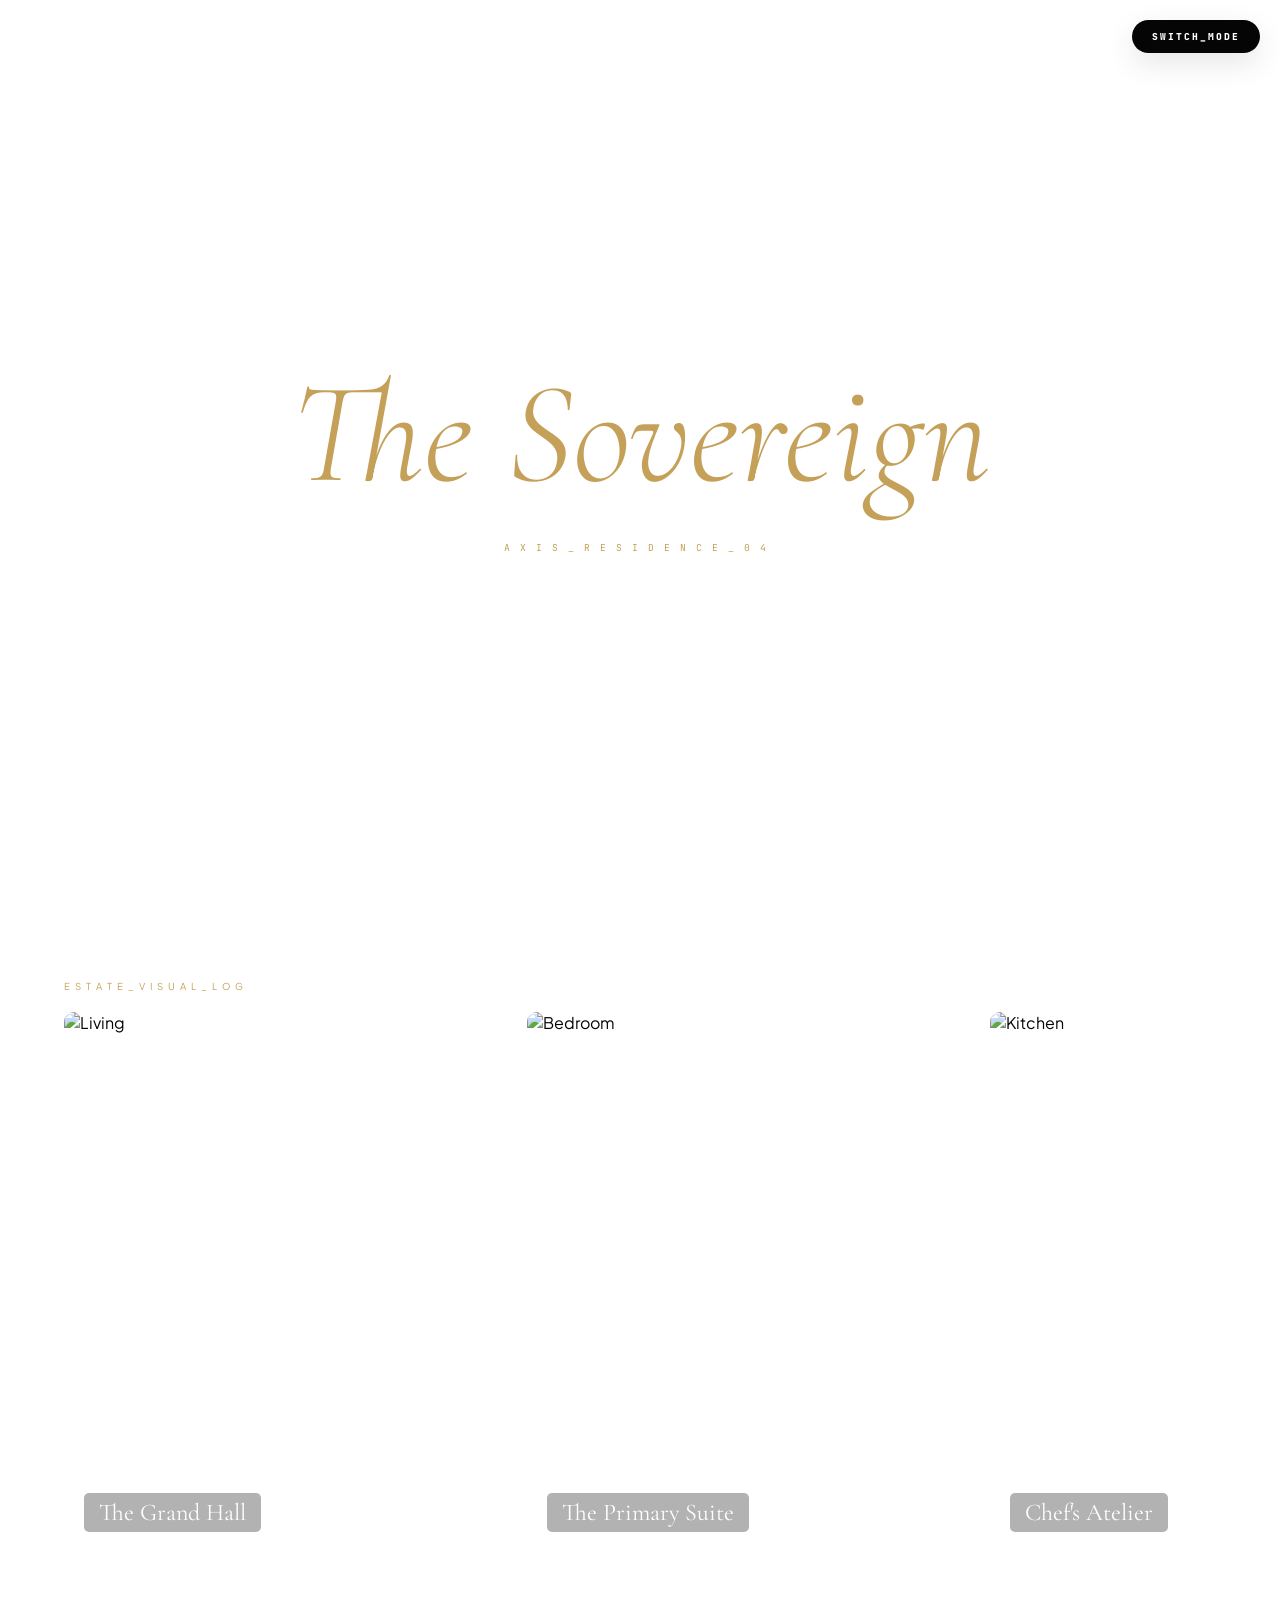
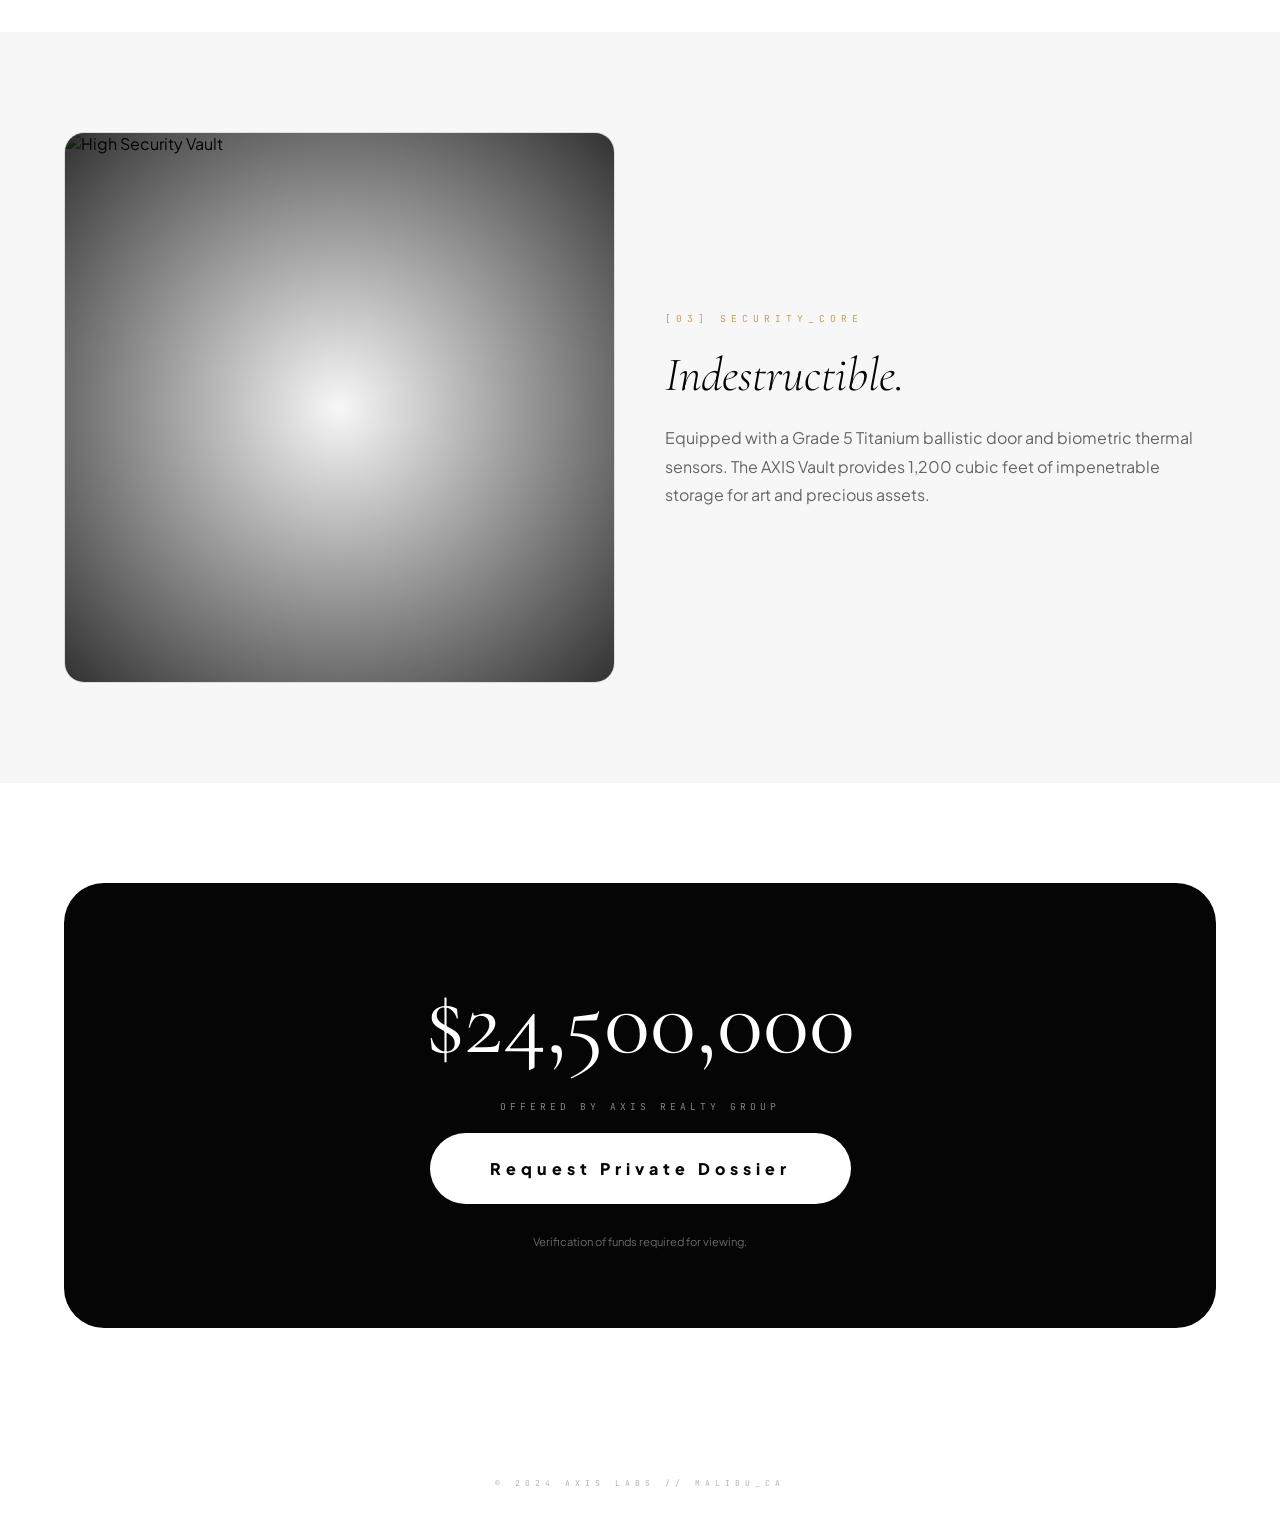
==== Architecture.html @ d918b48f "Add files via upload" ====
<!DOCTYPE html>
<html lang="en">
<head>
    <meta charset="UTF-8">
    <meta name="viewport" content="width=device-width, initial-scale=1.0, maximum-scale=1.0, user-scalable=no">
    <title>AXIS | The Sovereign Estate</title>
    
    <link href="https://fonts.googleapis.com/css2?family=Cormorant+Garamond:ital,wght@0,300;0,600;1,300&family=JetBrains+Mono:wght@100;400&family=Plus+Jakarta+Sans:wght@200;400;800&display=swap" rel="stylesheet">

    <style>
        /* 1. UNIVERSAL DESIGN TOKENS */
        :root {
            --gold: #c5a059;
            --bg: #ffffff;
            --text: #050505;
            --border: rgba(0, 0, 0, 0.1);
            --transition: 1s cubic-bezier(0.16, 1, 0.3, 1);
        }

        /* 2. NIGHT MODE OVERRIDE (THE RELIABLE WAY) */
        /* This works because #mode-toggle is at the very top of <body> */
        #mode-toggle:checked ~ .main-wrapper {
            --bg: #000000;
            --text: #ffffff;
            --border: rgba(255, 255, 255, 0.1);
            --gold: #007aff; /* Electric Blue for Night */
        }

        * { margin: 0; padding: 0; box-sizing: border-box; }
        body { background: var(--bg); color: var(--text); font-family: 'Plus Jakarta Sans', sans-serif; overflow-x: hidden; transition: background 1s ease; }

        input#mode-toggle { display: none; }

        /* 3. THE TOGGLE UI */
        .mode-switcher {
            position: fixed; top: 20px; right: 20px; z-index: 9999;
            background: var(--text); color: var(--bg);
            padding: 10px 20px; border-radius: 100px;
            font-size: 0.6rem; font-family: 'JetBrains Mono';
            letter-spacing: 2px; cursor: pointer; font-weight: 800;
            box-shadow: 0 10px 30px rgba(0,0,0,0.1);
            transition: var(--transition);
        }

        /* 4. HERO SECTION (DAY/NIGHT FADE) */
        .hero {
            height: 100svh; position: relative;
            display: flex; align-items: center; justify-content: center;
            overflow: hidden; text-align: center;
        }

        .hero-img {
            position: absolute; top: 0; left: 0; width: 100%; height: 100%;
            background-size: cover; background-position: center;
            transition: 1.5s ease-in-out; z-index: -1;
        }

        /* Day Image */
        .img-day { background-image: url('https://images.pexels.com/photos/210617/pexels-photo-210617.jpeg?auto=compress&cs=tinysrgb&w=1920'); opacity: 1; }
        /* Night Image */
        .img-night { background-image: url('https://images.pexels.com/photos/53610/pexels-photo-53610.jpeg?auto=compress&cs=tinysrgb&w=1920'); opacity: 0; }

        /* Switch Logic */
        #mode-toggle:checked ~ .main-wrapper .img-day { opacity: 0; }
        #mode-toggle:checked ~ .main-wrapper .img-night { opacity: 1; }

        .hero-content h1 {
            font-family: 'Cormorant Garamond', serif;
            font-size: clamp(3.5rem, 12vw, 9rem);
            font-weight: 300; line-height: 0
             .9; font-style: italic;
              color:#c5a059;
          
        }

        /* 5. PHOTO GALLERY (SNAP SCROLL) */
        .gallery-label { padding: 80px 5% 20px; font-size: 0.6rem; letter-spacing: 5px; color: var(--gold); }
        
        .lookbook {
            display: flex; overflow-x: auto; scroll-snap-type: x mandatory;
            gap: 15px; padding: 0 5% 80px; scrollbar-width: none;
        }
        .lookbook::-webkit-scrollbar { display: none; }

        .look-item {
            flex: 0 0 85vw; height: 60vh; scroll-snap-align: center;
            border-radius: 10px; overflow: hidden; position: relative;
        }
        @media (min-width: 1024px) { .look-item { flex: 0 0 35vw; } }

        .look-item img { width: 100%; height: 100%; object-fit: cover; }
        .look-item span { position: absolute; bottom: 20px; left: 20px; font-family: 'Cormorant Garamond'; font-size: 1.5rem; color: #fff; background: rgba(0,0,0,0.3); padding: 5px 15px; border-radius: 5px; backdrop-filter: blur(5px); }

        /* 6. REAL VAULT SECTION */
        .vault-section {
            padding: 100px 5%; display: grid; grid-template-columns: 1fr 1fr;
            gap: 50px; align-items: center; background: rgba(0,0,0,0.03);
        }
        #mode-toggle:checked ~ .main-wrapper .vault-section { background: #080808; }

        .vault-img-container {
            border-radius: 20px; overflow: hidden; border: 1px solid var(--border);
            aspect-ratio: 1; position: relative;
        }
        .vault-img-container img { width: 100%; height: 100%; object-fit: cover; }

        .vault-overlay {
            position: absolute; top: 0; left: 0; width: 100%; height: 100%;
            background: radial-gradient(circle, transparent, rgba(0,0,0,0.8));
            pointer-events: none;
        }

        /* 7. PURCHASE SYSTEM */
        .buy-card {
            margin: 100px 5%; padding: 80px 40px; border-radius: 40px;
            background: var(--text); color: var(--bg); text-align: center;
        }
        .price { font-family: 'Cormorant Garamond'; font-size: clamp(3rem, 8vw, 6rem); margin-bottom: 20px; }
        
        .buy-btn {
            display: inline-block; padding: 25px 60px; background: var(--bg); color: var(--text);
            text-decoration: none; border-radius: 100px; font-weight: 800; letter-spacing: 5px;
            margin-top: 20px; transition: 0.3s;
        }
        .buy-btn:hover { transform: scale(1.05); }

        /* MOBILE FIXES */
        @media (max-width: 768px) {
            .vault-section { grid-template-columns: 1fr; text-align: center; }
            .hero-content h1 { font-size: 4rem; }
        }
    </style>
</head>
<body>

    <!-- THE GLOBAL SWITCH (At the very top) -->
    <input type="checkbox" id="mode-toggle">

    <!-- ALL CONTENT INSIDE THIS WRAPPER -->
    <div class="main-wrapper">
        
        <!-- Toggle Button -->
        <label for="mode-toggle" class="mode-switcher">SWITCH_MODE</label>

        <!-- HERO -->
        <section class="hero">
            <div class="hero-img img-day"></div>
            <div class="hero-img img-night"></div>
            <div class="hero-content">
                <h1 style="">The Sovereign</h1>
                <p style="font-family: 'JetBrains Mono'; font-size: 0.6rem; letter-spacing: 10px; margin-top: 20px; color: var(--gold);">AXIS_RESIDENCE_04</p>
            </div>
        </section>

        <!-- LOOKBOOK GALLERY -->
        <div class="gallery-label">ESTATE_VISUAL_LOG</div>
        <div class="lookbook">
            <div class="look-item">
                <img src="https://images.pexels.com/photos/1571460/pexels-photo-1571460.jpeg?auto=compress&cs=tinysrgb&w=1200" alt="Living">
                <span>The Grand Hall</span>
            </div>
            <div class="look-item">
                <img src="https://images.pexels.com/photos/6480707/pexels-photo-6480707.jpeg?auto=compress&cs=tinysrgb&w=1200" alt="Bedroom">
                <span>The Primary Suite</span>
            </div>
            <div class="look-item">
                <img src="https://images.pexels.com/photos/2724749/pexels-photo-2724749.jpeg?auto=compress&cs=tinysrgb&w=1200" alt="Kitchen">
                <span>Chef's Atelier</span>
            </div>
            <div class="look-item">
                <img src="https://images.pexels.com/photos/189296/pexels-photo-189296.jpeg?auto=compress&cs=tinysrgb&w=1200" alt="Pool">
                <span>Horizon Pool</span>
            </div>
        </div>

        <!-- THE REAL VAULT SECTION -->
        <section class="vault-section">
            <div class="vault-img-container">
                <!-- This is the high-security vault door photo -->
                <img src="https://images.pexels.com/photos/279810/pexels-photo-279810.jpeg?auto=compress&cs=tinysrgb&w=1200" alt="High Security Vault">
                <div class="vault-overlay"></div>
            </div>
            <div>
                <label style="font-family: 'JetBrains Mono'; color: var(--gold); font-size: 0.6rem; letter-spacing: 5px;">[03] SECURITY_CORE</label>
                <h2 style="font-family: 'Cormorant Garamond'; font-size: 3rem; margin: 20px 0; font-weight: 300; font-style: italic;">Indestructible.</h2>
                <p style="opacity: 0.6; line-height: 1.8;">Equipped with a Grade 5 Titanium ballistic door and biometric thermal sensors. The AXIS Vault provides 1,200 cubic feet of impenetrable storage for art and precious assets.</p>
            </div>
        </section>

        <!-- BUY SYSTEM -->
        <section class="buy-card">
            <div class="price">$24,500,000</div>
            <p style="font-family: 'JetBrains Mono'; font-size: 0.6rem; letter-spacing: 4px; opacity: 0.5;">OFFERED BY AXIS REALTY GROUP</p>
            <a href="#" class="buy-btn">Request Private Dossier</a>
            <p style="margin-top: 30px; font-size: 0.7rem; opacity: 0.4;">Verification of funds required for viewing.</p>
        </section>

        <footer style="padding: 50px; text-align: center; font-family: 'JetBrains Mono'; font-size: 0.5rem; opacity: 0.3; letter-spacing: 5px;">
            © 2024 AXIS LABS // MALIBU_CA
        </footer>
    </div>

</body>
</html>
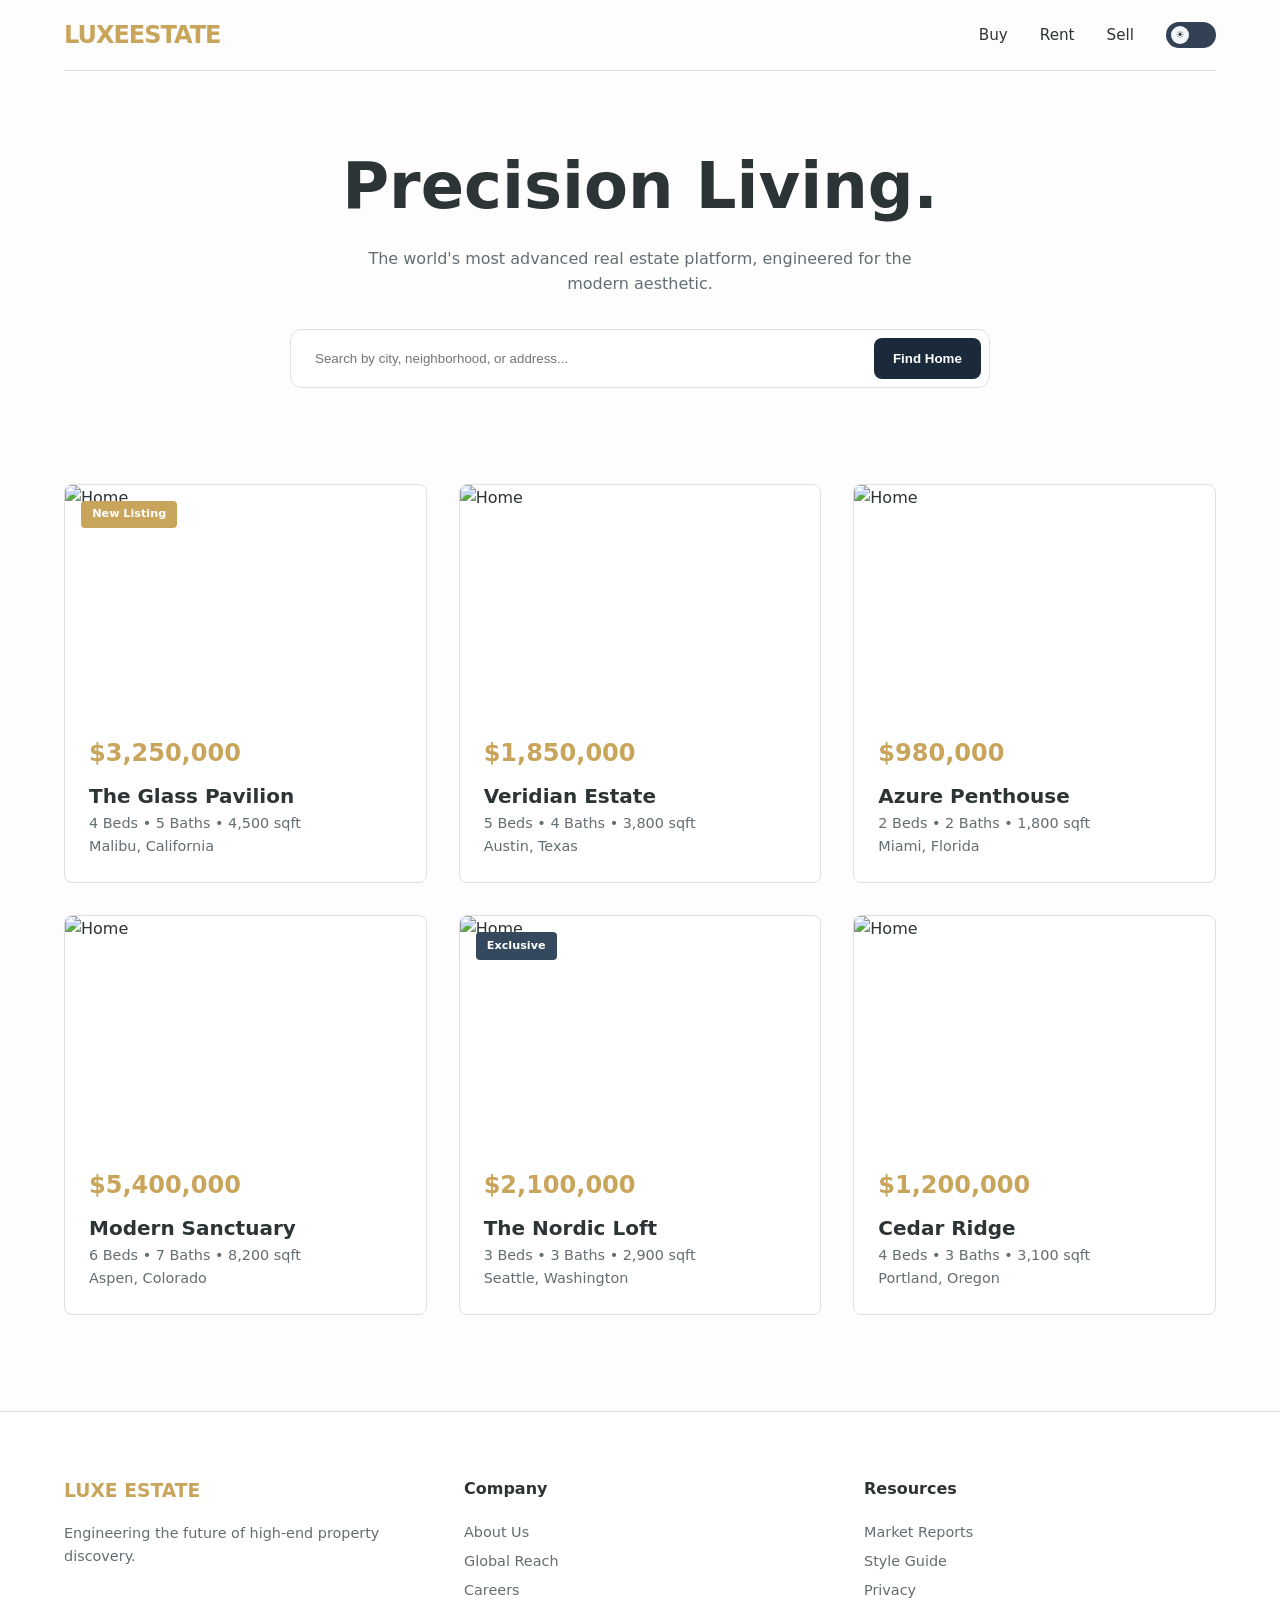
==== commit dc48ff8f: "Add files via upload" ====
--- a/Architecture.html
+++ b/Architecture.html
@@ -2,203 +2,415 @@
 <html lang="en">
 <head>
     <meta charset="UTF-8">
-    <meta name="viewport" content="width=device-width, initial-scale=1.0, maximum-scale=1.0, user-scalable=no">
-    <title>AXIS | The Sovereign Estate</title>
-    
-    <link href="https://fonts.googleapis.com/css2?family=Cormorant+Garamond:ital,wght@0,300;0,600;1,300&family=JetBrains+Mono:wght@100;400&family=Plus+Jakarta+Sans:wght@200;400;800&display=swap" rel="stylesheet">
-
+    <meta name="viewport" content="width=device-width, initial-scale=1.0">
+    <title>LuxeEstate | Engineering Excellence</title>
     <style>
-        /* 1. UNIVERSAL DESIGN TOKENS */
-        :root {
-            --gold: #c5a059;
-            --bg: #ffffff;
-            --text: #050505;
-            --border: rgba(0, 0, 0, 0.1);
-            --transition: 1s cubic-bezier(0.16, 1, 0.3, 1);
+        @layer base, layout, components, interactive;
+
+        @layer base {
+            :root {
+                --primary: #1a2a3a;
+                --accent: #c9a55c;
+                --bg: #fdfdfd;
+                --text: #2d3436;
+                --text-light: #636e72;
+                --card-bg: #ffffff;
+                --border: #e0e0e0;
+                --shadow: 0 10px 30px -10px rgba(0,0,0,0.1);
+                --font-main: 'Segoe UI', system-ui, sans-serif;
+                transition: background 0.3s ease, color 0.3s ease;
+            }
+
+            body:has(#dark-mode-input:checked) {
+                --bg: #0f172a;
+                --text: #f1f5f9;
+                --text-light: #94a3b8;
+                --card-bg: #1e293b;
+                --border: #334155;
+                --shadow: 0 20px 25px -5px rgba(0, 0, 0, 0.3);
+                --primary: #e2e8f0;
+            }
+
+            * { box-sizing: border-box; margin: 0; padding: 0; }
+            body { 
+                font-family: var(--font-main); 
+                background: var(--bg); 
+                color: var(--text); 
+                line-height: 1.6;
+                overflow-x: hidden;
+            }
         }
 
-        /* 2. NIGHT MODE OVERRIDE (THE RELIABLE WAY) */
-        /* This works because #mode-toggle is at the very top of <body> */
-        #mode-toggle:checked ~ .main-wrapper {
-            --bg: #000000;
-            --text: #ffffff;
-            --border: rgba(255, 255, 255, 0.1);
-            --gold: #007aff; /* Electric Blue for Night */
+        @layer layout {
+            .container { width: min(1200px, 90vw); margin-inline: auto; }
+            
+            header {
+                display: flex;
+                justify-content: space-between;
+                align-items: center;
+                padding-block: 1rem;
+                border-bottom: 1px solid var(--border);
+                position: sticky;
+                top: 0;
+                background: var(--bg);
+                z-index: 1000;
+            }
+
+            .grid-system {
+                display: grid;
+                grid-template-columns: repeat(auto-fill, minmax(min(100%, 320px), 1fr));
+                gap: 2rem;
+                padding-block: 2rem;
+            }
         }
 
-        * { margin: 0; padding: 0; box-sizing: border-box; }
-        body { background: var(--bg); color: var(--text); font-family: 'Plus Jakarta Sans', sans-serif; overflow-x: hidden; transition: background 1s ease; }
-
-        input#mode-toggle { display: none; }
-
-        /* 3. THE TOGGLE UI */
-        .mode-switcher {
-            position: fixed; top: 20px; right: 20px; z-index: 9999;
-            background: var(--text); color: var(--bg);
-            padding: 10px 20px; border-radius: 100px;
-            font-size: 0.6rem; font-family: 'JetBrains Mono';
-            letter-spacing: 2px; cursor: pointer; font-weight: 800;
-            box-shadow: 0 10px 30px rgba(0,0,0,0.1);
-            transition: var(--transition);
+        @layer components {
+            .property-card {
+                background: var(--card-bg);
+                border: 1px solid var(--border);
+                border-radius: 8px;
+                overflow: hidden;
+                transition: transform 0.3s ease;
+                display: flex;
+                flex-direction: column;
+            }
+
+            .property-card:hover { transform: translateY(-8px); }
+
+            .gallery-wrapper {
+                position: relative;
+                aspect-ratio: 16 / 10;
+                overflow-x: auto;
+                display: flex;
+                scroll-snap-type: x mandatory;
+                scrollbar-width: none;
+            }
+            .gallery-wrapper::-webkit-scrollbar { display: none; }
+
+            .gallery-wrapper img {
+                scroll-snap-align: start;
+                width: 100%;
+                height: 100%;
+                object-fit: cover;
+                flex-shrink: 0;
+            }
+
+            .gallery-nav {
+                position: absolute;
+                bottom: 1rem;
+                left: 50%;
+                transform: translateX(-50%);
+                display: flex;
+                gap: 0.5rem;
+                pointer-events: none;
+            }
+            .dot { width: 6px; height: 6px; background: rgba(255,255,255,0.5); border-radius: 50%; }
+
+            .card-content {
+                padding: 1.5rem;
+            }
+
+            .price { font-size: 1.5rem; font-weight: 800; color: var(--accent); }
+            .title { font-size: 1.25rem; margin-top: 0.5rem; }
+            .meta { color: var(--text-light); font-size: 0.9rem; }
+            
+            .badge {
+                position: absolute;
+                top: 1rem; left: 1rem;
+                background: var(--accent);
+                color: white;
+                padding: 0.3rem 0.7rem;
+                font-size: 0.7rem;
+                font-weight: bold;
+                border-radius: 4px;
+                z-index: 10;
+            }
         }
 
-        /* 4. HERO SECTION (DAY/NIGHT FADE) */
-        .hero {
-            height: 100svh; position: relative;
-            display: flex; align-items: center; justify-content: center;
-            overflow: hidden; text-align: center;
-        }
-
-        .hero-img {
-            position: absolute; top: 0; left: 0; width: 100%; height: 100%;
-            background-size: cover; background-position: center;
-            transition: 1.5s ease-in-out; z-index: -1;
-        }
-
-        /* Day Image */
-        .img-day { background-image: url('https://images.pexels.com/photos/210617/pexels-photo-210617.jpeg?auto=compress&cs=tinysrgb&w=1920'); opacity: 1; }
-        /* Night Image */
-        .img-night { background-image: url('https://images.pexels.com/photos/53610/pexels-photo-53610.jpeg?auto=compress&cs=tinysrgb&w=1920'); opacity: 0; }
-
-        /* Switch Logic */
-        #mode-toggle:checked ~ .main-wrapper .img-day { opacity: 0; }
-        #mode-toggle:checked ~ .main-wrapper .img-night { opacity: 1; }
-
-        .hero-content h1 {
-            font-family: 'Cormorant Garamond', serif;
-            font-size: clamp(3.5rem, 12vw, 9rem);
-            font-weight: 300; line-height: 0
-             .9; font-style: italic;
-              color:#c5a059;
-          
-        }
-
-        /* 5. PHOTO GALLERY (SNAP SCROLL) */
-        .gallery-label { padding: 80px 5% 20px; font-size: 0.6rem; letter-spacing: 5px; color: var(--gold); }
-        
-        .lookbook {
-            display: flex; overflow-x: auto; scroll-snap-type: x mandatory;
-            gap: 15px; padding: 0 5% 80px; scrollbar-width: none;
-        }
-        .lookbook::-webkit-scrollbar { display: none; }
-
-        .look-item {
-            flex: 0 0 85vw; height: 60vh; scroll-snap-align: center;
-            border-radius: 10px; overflow: hidden; position: relative;
-        }
-        @media (min-width: 1024px) { .look-item { flex: 0 0 35vw; } }
-
-        .look-item img { width: 100%; height: 100%; object-fit: cover; }
-        .look-item span { position: absolute; bottom: 20px; left: 20px; font-family: 'Cormorant Garamond'; font-size: 1.5rem; color: #fff; background: rgba(0,0,0,0.3); padding: 5px 15px; border-radius: 5px; backdrop-filter: blur(5px); }
-
-        /* 6. REAL VAULT SECTION */
-        .vault-section {
-            padding: 100px 5%; display: grid; grid-template-columns: 1fr 1fr;
-            gap: 50px; align-items: center; background: rgba(0,0,0,0.03);
-        }
-        #mode-toggle:checked ~ .main-wrapper .vault-section { background: #080808; }
-
-        .vault-img-container {
-            border-radius: 20px; overflow: hidden; border: 1px solid var(--border);
-            aspect-ratio: 1; position: relative;
-        }
-        .vault-img-container img { width: 100%; height: 100%; object-fit: cover; }
-
-        .vault-overlay {
-            position: absolute; top: 0; left: 0; width: 100%; height: 100%;
-            background: radial-gradient(circle, transparent, rgba(0,0,0,0.8));
-            pointer-events: none;
-        }
-
-        /* 7. PURCHASE SYSTEM */
-        .buy-card {
-            margin: 100px 5%; padding: 80px 40px; border-radius: 40px;
-            background: var(--text); color: var(--bg); text-align: center;
-        }
-        .price { font-family: 'Cormorant Garamond'; font-size: clamp(3rem, 8vw, 6rem); margin-bottom: 20px; }
-        
-        .buy-btn {
-            display: inline-block; padding: 25px 60px; background: var(--bg); color: var(--text);
-            text-decoration: none; border-radius: 100px; font-weight: 800; letter-spacing: 5px;
-            margin-top: 20px; transition: 0.3s;
-        }
-        .buy-btn:hover { transform: scale(1.05); }
-
-        /* MOBILE FIXES */
-        @media (max-width: 768px) {
-            .vault-section { grid-template-columns: 1fr; text-align: center; }
-            .hero-content h1 { font-size: 4rem; }
+        @layer interactive {
+            #dark-mode-input, #menu-toggle { display: none; }
+            
+            .theme-toggle-label {
+                width: 50px;
+                height: 26px;
+                background: #334155;
+                display: flex;
+                align-items: center;
+                border-radius: 50px;
+                cursor: pointer;
+                position: relative;
+                padding: 5px;
+                flex-shrink: 0;
+            }
+            .toggle-ball {
+                width: 18px;
+                height: 18px;
+                background: #f1f5f9;
+                border-radius: 50%;
+                transition: transform 0.3s ease;
+                display: flex;
+                align-items: center;
+                justify-content: center;
+            }
+            
+            #dark-mode-input:checked + .theme-toggle-label .toggle-ball {
+                transform: translateX(22px);
+            }
+
+            .toggle-ball::before { content: "☀️"; font-size: 10px; }
+            #dark-mode-input:checked + .theme-toggle-label .toggle-ball::before { content: "🌙"; }
+
+            .nav-links { 
+                display: flex; 
+                gap: 2rem; 
+                list-style: none; 
+                align-items: center; 
+            }
+
+            .nav-links a { 
+                text-decoration: none; 
+                color: inherit; 
+                font-weight: 500; 
+                font-size: 0.95rem; 
+            }
+
+            /* --- HAMBURGER FIX STARTS HERE --- */
+            .menu-icon { 
+                display: none; 
+                font-size: 1.8rem; 
+                cursor: pointer; 
+                z-index: 1001;
+                user-select: none;
+            }
+
+            /* This sets the icon to Hamburger by default */
+            .menu-icon::before {
+                content: "☰";
+            }
+
+            @media (max-width: 768px) {
+                .menu-icon { display: block; }
+
+                /* This changes the icon to X when the checkbox is checked */
+                #menu-toggle:checked ~ .menu-icon::before {
+                    content: "✕";
+                }
+
+                .nav-links {
+                    position: fixed; 
+                    top: 0; 
+                    right: -100%; /* Hidden off-screen */
+                    bottom: 0;
+                    width: 280px; 
+                    background: var(--card-bg);
+                    flex-direction: column; 
+                    justify-content: center;
+                    padding: 2rem;
+                    transition: 0.4s ease;
+                    box-shadow: -10px 0 30px rgba(0,0,0,0.1);
+                    z-index: 1000;
+                }
+
+                #menu-toggle:checked ~ .nav-links { 
+                    right: 0; /* Slides in */
+                }
+            }
+            /* --- HAMBURGER FIX ENDS HERE --- */
+
+            .search-bar {
+                display: flex;
+                background: var(--card-bg);
+                padding: 0.5rem;
+                border: 1px solid var(--border);
+                border-radius: 12px;
+                max-width: 700px;
+                margin: 2rem auto;
+            }
+
+            .search-bar input {
+                flex: 1; border: none; background: transparent;
+                padding-left: 1rem; color: var(--text); outline: none;
+                min-width: 0;
+            }
+
+            .search-bar button {
+                background: var(--primary); color: white;
+                border: none; padding: 0.8rem 1.2rem;
+                border-radius: 8px; cursor: pointer; font-weight: 600;
+                white-space: nowrap;
+            }
+
+            @media (max-width: 480px) {
+                .search-bar { flex-direction: column; background: transparent; border: none; gap: 10px; }
+                .search-bar input { background: var(--card-bg); border: 1px solid var(--border); border-radius: 8px; padding: 1rem; }
+                .search-bar button { width: 100%; padding: 1rem; }
+            }
         }
     </style>
 </head>
 <body>
 
-    <!-- THE GLOBAL SWITCH (At the very top) -->
-    <input type="checkbox" id="mode-toggle">
-
-    <!-- ALL CONTENT INSIDE THIS WRAPPER -->
-    <div class="main-wrapper">
-        
-        <!-- Toggle Button -->
-        <label for="mode-toggle" class="mode-switcher">SWITCH_MODE</label>
-
-        <!-- HERO -->
-        <section class="hero">
-            <div class="hero-img img-day"></div>
-            <div class="hero-img img-night"></div>
-            <div class="hero-content">
-                <h1 style="">The Sovereign</h1>
-                <p style="font-family: 'JetBrains Mono'; font-size: 0.6rem; letter-spacing: 10px; margin-top: 20px; color: var(--gold);">AXIS_RESIDENCE_04</p>
+    <input type="checkbox" id="dark-mode-input">
+
+    <div class="container">
+        <header>
+            <div class="logo">
+                <h2 style="letter-spacing: -1px; color: var(--accent);">LUXE<strong>ESTATE</strong></h2>
             </div>
+            
+            <nav style="display: flex; align-items: center; gap: 2rem;">
+                <!-- Checkbox -->
+                <input type="checkbox" id="menu-toggle">
+                <!-- Icon Label (Content controlled by CSS) -->
+                <label for="menu-toggle" class="menu-icon"></label>
+                
+                <ul class="nav-links">
+                    <li><a href="#Buy">Buy</a></li>
+                    <li><a href="#Rent">Rent</a></li>
+                    <li><a href="#Sell">Sell</a></li>
+                    <li>
+                        <label for="dark-mode-input" class="theme-toggle-label" title="Toggle Light/Dark Mode">
+                            <div class="toggle-ball"></div>
+                        </label>
+                    </li>
+                </ul>
+            </nav>
+        </header>
+
+        <section style="text-align: center; padding-block: 5rem 2rem;">
+            <h1 style="font-size: clamp(2.5rem, 6vw, 4rem); line-height: 1.1; margin-bottom: 1.5rem;">Precision Living.</h1>
+            <p style="color: var(--text-light); max-width: 600px; margin-inline: auto;">The world's most advanced real estate platform, engineered for the modern aesthetic.</p>
+            
+            <form class="search-bar">
+                <input type="text" placeholder="Search by city, neighborhood, or address...">
+                <button type="button">Find Home</button>
+            </form>
         </section>
 
-        <!-- LOOKBOOK GALLERY -->
-        <div class="gallery-label">ESTATE_VISUAL_LOG</div>
-        <div class="lookbook">
-            <div class="look-item">
-                <img src="https://images.pexels.com/photos/1571460/pexels-photo-1571460.jpeg?auto=compress&cs=tinysrgb&w=1200" alt="Living">
-                <span>The Grand Hall</span>
+        <main class="grid-system">
+            
+            <!-- Property 1 -->
+            <article class="property-card">
+                <div class="gallery-wrapper">
+                    <span class="badge">New Listing</span>
+                    <img src="https://images.unsplash.com/photo-1600585154340-be6161a56a0c?auto=format&fit=crop&w=800" alt="Home">
+                    <img src="Kitchen.jpeg" alt="Kitchen">
+                    <img src="https://images.unsplash.com/photo-1600566752355-35792bedcfea?auto=format&fit=crop&w=800" alt="Bath">
+                    <div class="gallery-nav"><div class="dot"></div><div class="dot"></div><div class="dot"></div></div>
+                </div>
+                <div class="card-content">
+                    <div class="price">$3,250,000</div>
+                    <h3 class="title">The Glass Pavilion</h3>
+                    <p class="meta">4 Beds • 5 Baths • 4,500 sqft</p>
+                    <p class="meta">Malibu, California</p>
+                </div>
+            </article>
+
+            <!-- Property 2 -->
+            <article class="property-card">
+                <div class="gallery-wrapper">
+                    <img src="https://images.unsplash.com/photo-1600596542815-ffad4c1539a9?auto=format&fit=crop&w=800" alt="Home">
+                    <img src="https://images.unsplash.com/photo-1600210492486-724fe5c67fb0?auto=format&fit=crop&w=800" alt="Room">
+                    <img src="https://images.unsplash.com/photo-1600573472591-ee6b68d14c68?auto=format&fit=crop&w=800" alt="Pool">
+                    <div class="gallery-nav"><div class="dot"></div><div class="dot"></div><div class="dot"></div></div>
+                </div>
+                <div class="card-content">
+                    <div class="price">$1,850,000</div>
+                    <h3 class="title">Veridian Estate</h3>
+                    <p class="meta">5 Beds • 4 Baths • 3,800 sqft</p>
+                    <p class="meta">Austin, Texas</p>
+                </div>
+            </article>
+
+            <!-- Property 3 -->
+            <article class="property-card">
+                <div class="gallery-wrapper">
+                    <img src="https://images.unsplash.com/photo-1600047509807-ba8f99d2cdde?auto=format&fit=crop&w=800" alt="Home">
+                    <img src="Panthouse.webp" alt="View">
+                    <div class="gallery-nav"><div class="dot"></div><div class="dot"></div></div>
+                </div>
+                <div class="card-content">
+                    <div class="price">$980,000</div>
+                    <h3 class="title">Azure Penthouse</h3>
+                    <p class="meta">2 Beds • 2 Baths • 1,800 sqft</p>
+                    <p class="meta">Miami, Florida</p>
+                </div>
+            </article>
+
+            <!-- Property 4 -->
+            <article class="property-card">
+                <div class="gallery-wrapper">
+                    <img src="https://images.unsplash.com/photo-1512917774080-9991f1c4c750?auto=format&fit=crop&w=800" alt="Home">
+                    <img src="Sanctuary.jpeg" alt="View">
+                    <div class="gallery-nav"><div class="dot"></div><div class="dot"></div></div>
+                </div>
+                <div class="card-content">
+                    <div class="price">$5,400,000</div>
+                    <h3 class="title">Modern Sanctuary</h3>
+                    <p class="meta">6 Beds • 7 Baths • 8,200 sqft</p>
+                    <p class="meta">Aspen, Colorado</p>
+                </div>
+            </article>
+
+            <!-- Property 5 -->
+            <article class="property-card">
+                <div class="gallery-wrapper">
+                    <span class="badge" style="background:#34495e">Exclusive</span>
+                    <img src="https://images.unsplash.com/photo-1605276374104-dee2a0ed3cd6?auto=format&fit=crop&w=800" alt="Home">
+                    <img src="Yard.jpeg" alt="Yard">
+                    <div class="gallery-nav"><div class="dot"></div><div class="dot"></div></div>
+                </div>
+                <div class="card-content">
+                    <div class="price">$2,100,000</div>
+                    <h3 class="title">The Nordic Loft</h3>
+                    <p class="meta">3 Beds • 3 Baths • 2,900 sqft</p>
+                    <p class="meta">Seattle, Washington</p>
+                </div>
+            </article>
+
+            <!-- Property 6 -->
+            <article class="property-card">
+                <div class="gallery-wrapper">
+                    <img src="https://images.unsplash.com/photo-1564013799919-ab600027ffc6?auto=format&fit=crop&w=800" alt="Home">
+                    <img src="Suburban.jpeg" alt="Interior">
+                    <div class="gallery-nav"><div class="dot"></div><div class="dot"></div></div>
+                </div>
+                <div class="card-content">
+                    <div class="price">$1,200,000</div>
+                    <h3 class="title">Cedar Ridge</h3>
+                    <p class="meta">4 Beds • 3 Baths • 3,100 sqft</p>
+                    <p class="meta">Portland, Oregon</p>
+                </div>
+            </article>
+
+        </main>
+    </div>
+
+    <footer style="background: var(--card-bg); border-top: 1px solid var(--border); padding-block: 4rem; margin-top: 4rem;">
+        <div class="container" style="display: grid; grid-template-columns: repeat(auto-fit, minmax(200px, 1fr)); gap: 3rem;">
+            <div>
+                <h3 style="color: var(--accent); margin-bottom: 1rem;">LUXE ESTATE</h3>
+                <p style="font-size: 0.9rem; color: var(--text-light);">Engineering the future of high-end property discovery.</p>
             </div>
-            <div class="look-item">
-                <img src="https://images.pexels.com/photos/6480707/pexels-photo-6480707.jpeg?auto=compress&cs=tinysrgb&w=1200" alt="Bedroom">
-                <span>The Primary Suite</span>
+            <div>
+                <h4 style="margin-bottom: 1rem;">Company</h4>
+                <ul style="list-style: none; font-size: 0.9rem; color: var(--text-light); line-height: 2;">
+                    <li>About Us</li>
+                    <li>Global Reach</li>
+                    <li>Careers</li>
+                </ul>
             </div>
-            <div class="look-item">
-                <img src="https://images.pexels.com/photos/2724749/pexels-photo-2724749.jpeg?auto=compress&cs=tinysrgb&w=1200" alt="Kitchen">
-                <span>Chef's Atelier</span>
-            </div>
-            <div class="look-item">
-                <img src="https://images.pexels.com/photos/189296/pexels-photo-189296.jpeg?auto=compress&cs=tinysrgb&w=1200" alt="Pool">
-                <span>Horizon Pool</span>
+            <div>
+                <h4 style="margin-bottom: 1rem;">Resources</h4>
+                <ul style="list-style: none; font-size: 0.9rem; color: var(--text-light); line-height: 2;">
+                    <li>Market Reports</li>
+                    <li>Style Guide</li>
+                    <li>Privacy</li>
+                </ul>
             </div>
         </div>
-
-        <!-- THE REAL VAULT SECTION -->
-        <section class="vault-section">
-            <div class="vault-img-container">
-                <!-- This is the high-security vault door photo -->
-                <img src="https://images.pexels.com/photos/279810/pexels-photo-279810.jpeg?auto=compress&cs=tinysrgb&w=1200" alt="High Security Vault">
-                <div class="vault-overlay"></div>
-            </div>
-            <div>
-                <label style="font-family: 'JetBrains Mono'; color: var(--gold); font-size: 0.6rem; letter-spacing: 5px;">[03] SECURITY_CORE</label>
-                <h2 style="font-family: 'Cormorant Garamond'; font-size: 3rem; margin: 20px 0; font-weight: 300; font-style: italic;">Indestructible.</h2>
-                <p style="opacity: 0.6; line-height: 1.8;">Equipped with a Grade 5 Titanium ballistic door and biometric thermal sensors. The AXIS Vault provides 1,200 cubic feet of impenetrable storage for art and precious assets.</p>
-            </div>
-        </section>
-
-        <!-- BUY SYSTEM -->
-        <section class="buy-card">
-            <div class="price">$24,500,000</div>
-            <p style="font-family: 'JetBrains Mono'; font-size: 0.6rem; letter-spacing: 4px; opacity: 0.5;">OFFERED BY AXIS REALTY GROUP</p>
-            <a href="#" class="buy-btn">Request Private Dossier</a>
-            <p style="margin-top: 30px; font-size: 0.7rem; opacity: 0.4;">Verification of funds required for viewing.</p>
-        </section>
-
-        <footer style="padding: 50px; text-align: center; font-family: 'JetBrains Mono'; font-size: 0.5rem; opacity: 0.3; letter-spacing: 5px;">
-            © 2024 AXIS LABS // MALIBU_CA
-        </footer>
-    </div>
+    </footer>
+
 
 </body>
 </html>
